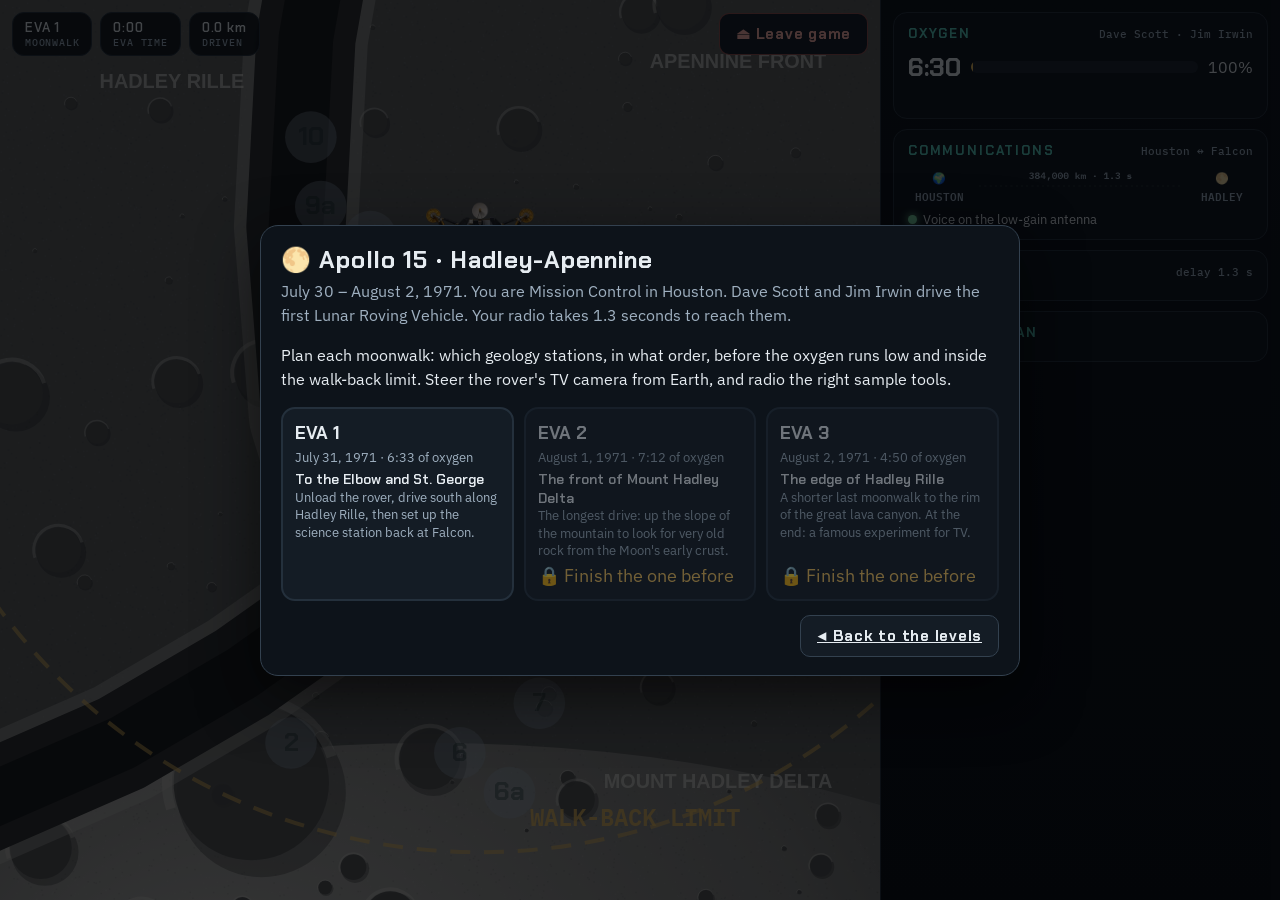
==== game/moon.html @ 621cbb9b "The Moon rebuilt as Apollo 15 Mission Control You are Houston; the astronauts drive the Lunar Roving" ====
<!doctype html>
<html lang="en">
<head>
<meta charset="utf-8">
<meta name="viewport" content="width=device-width, initial-scale=1, viewport-fit=cover">
<title>Apollo 15 Mission Control · Crater Crew</title>
<link rel="preconnect" href="https://fonts.googleapis.com">
<link rel="preconnect" href="https://fonts.gstatic.com" crossorigin>
<link rel="stylesheet" href="https://fonts.googleapis.com/css2?family=Chakra+Petch:wght@500;600;700&family=IBM+Plex+Mono:wght@400;500&family=IBM+Plex+Sans:wght@400;500;600&display=swap">
<!-- The Moon level: Apollo 15 at Hadley-Apennine (July 30 - August 2, 1971). The player is Mission Control in Houston:
     the astronauts drive the Lunar Roving Vehicle; Houston talks to them with a 1.3-second radio delay, plans which
     geology stations they visit before their oxygen runs low, steers the rover's TV camera from Earth, and helps pick
     the right sample tools. Code: js/moon/data.js (the real mission), js/moon/moon.js (the game). -->
<style>
:root{--fg:#e6ecf1;--muted:#9fb0c0;--gold:#f0bf5a;--teal:#58cfbe;--warn:#ff9a5a;--bad:#ff7b6c;--ok:#7fe0a8;--panel:#0d131a;--panel2:#141c25;--line:#24303c;
  --display:'Chakra Petch',sans-serif;--mono:'IBM Plex Mono',monospace}
*{box-sizing:border-box}
html,body{margin:0;height:100%;background:#05070a;color:var(--fg);font-family:'IBM Plex Sans',system-ui,sans-serif}
body{overflow:hidden}
button{font:inherit;color:inherit}
.btn{font:700 15px var(--display);letter-spacing:.05em;background:var(--panel2);color:var(--fg);border:1px solid #33414f;border-radius:10px;padding:10px 16px;cursor:pointer;transition:border-color .15s,transform .05s}
.btn:hover{border-color:var(--teal)}.btn:active{transform:translateY(1px)}
.btn.gold{background:var(--gold);color:#1d1300;border-color:var(--gold)}
.btn.teal{background:var(--teal);color:#05201b;border-color:var(--teal)}
.btn:disabled{opacity:.4;cursor:not-allowed}
.hidden{display:none!important}
/* layout: map on the left, Mission Control console on the right */
#app{display:grid;grid-template-columns:minmax(0,1fr) 400px;height:100vh;height:100dvh}
#mapWrap{position:relative;overflow:hidden;background:#0b0d10}
#map{position:absolute;inset:0;width:100%;height:100%;display:block}
#console{display:flex;flex-direction:column;gap:10px;padding:12px;background:linear-gradient(180deg,#0a0f15,#070a0e);border-left:1px solid var(--line);overflow:auto}
.card{background:var(--panel);border:1px solid var(--line);border-radius:14px;padding:12px 14px}
.card h3{margin:0 0 8px;font:700 13px var(--display);letter-spacing:.14em;color:var(--teal);text-transform:uppercase;display:flex;justify-content:space-between;align-items:center}
.card h3 small{font:500 11px var(--mono);letter-spacing:0;color:var(--muted);text-transform:none}
/* top bar over the map */
#top{position:absolute;left:12px;right:12px;top:12px;display:flex;gap:8px;align-items:center;pointer-events:none;z-index:2}
#top>*{pointer-events:auto}
.chip{background:rgba(8,12,17,.86);border:1px solid var(--line);border-radius:12px;padding:6px 12px;font:600 13px var(--display);letter-spacing:.06em;backdrop-filter:blur(4px)}
.chip small{display:block;font:500 10px var(--mono);color:var(--muted);letter-spacing:.08em}
#leave{margin-left:auto;border-color:rgba(255,123,108,.55);color:#ffb3a8}
/* oxygen */
.o2{display:grid;grid-template-columns:auto 1fr auto;gap:10px;align-items:center}
.o2 b{font:700 26px var(--display)}
.bar{height:12px;border-radius:6px;background:#1a232d;overflow:hidden;position:relative}
.bar i{position:absolute;left:0;top:0;bottom:0;background:linear-gradient(90deg,#3fae7a,#7fe0a8);border-radius:6px;transition:width .3s}
.bar.low i{background:linear-gradient(90deg,#c9573f,#ff9a5a)}
.bar u{position:absolute;top:-2px;bottom:-2px;width:2px;background:var(--gold)}
.o2note{font-size:12px;color:var(--muted);margin-top:6px;min-height:16px}
/* comms */
.comm{display:grid;grid-template-columns:62px 1fr 62px;align-items:center;gap:6px;font:600 11px var(--mono);color:var(--muted);text-align:center}
.comm .line{position:relative;height:30px}
.comm .line canvas{width:100%;height:30px;display:block}
.ant{margin-top:6px;font-size:12.5px;display:flex;gap:6px;align-items:center}
.ant i{width:9px;height:9px;border-radius:50%;background:var(--ok);box-shadow:0 0 8px var(--ok);flex:none}
.ant.tv i{background:var(--gold);box-shadow:0 0 8px var(--gold)}
#log{display:flex;flex-direction:column;gap:6px;max-height:210px;overflow:auto;font-size:13.5px;line-height:1.4;padding-right:4px}
#log p{margin:0;padding:6px 9px;border-radius:9px;background:var(--panel2)}
#log p b{font:700 11px var(--mono);letter-spacing:.06em;display:block;margin-bottom:1px}
#log p.h b{color:var(--teal)} #log p.c b{color:var(--gold)} #log p.s{background:transparent;color:var(--muted);font-size:12px;padding:2px 9px}
/* stations */
#stations{display:flex;flex-direction:column;gap:6px}
.st{display:grid;grid-template-columns:30px 1fr auto;gap:8px;align-items:center;text-align:left;padding:8px 10px;border-radius:11px;border:1px solid var(--line);background:var(--panel2);cursor:pointer}
.st:hover{border-color:var(--teal)}
.st .n{width:28px;height:28px;border-radius:50%;display:grid;place-items:center;font:700 12px var(--display);background:#26323e}
.st b{display:block;font:600 14px var(--display);letter-spacing:.03em}
.st small{color:var(--muted);font-size:12px}
.st .t{font:500 11px var(--mono);color:var(--muted);text-align:right}
.st.done{opacity:.55}.st.done .n{background:var(--ok);color:#05201b}
.st.here{border-color:var(--gold);box-shadow:0 0 0 2px rgba(240,191,90,.25)}
.st.next{animation:pulse 1.6s ease-in-out infinite}
@keyframes pulse{50%{box-shadow:0 0 0 4px rgba(88,207,190,.35)}}
.st.lm .n{background:var(--gold);color:#1d1300}
/* overlays */
.ov{position:fixed;inset:0;background:rgba(3,5,8,.72);display:grid;place-items:center;z-index:10;padding:16px}
.box{width:min(760px,100%);max-height:94vh;overflow:auto;background:var(--panel);border:1px solid #33414f;border-radius:18px;padding:18px 20px;box-shadow:0 20px 60px rgba(0,0,0,.6)}
.box h2{margin:0 0 4px;font:700 24px var(--display);letter-spacing:.03em}
.box .sub{color:var(--muted);margin:0 0 12px}
.box p{line-height:1.5}
.row{display:flex;gap:8px;flex-wrap:wrap;align-items:center}
.end{justify-content:flex-end;margin-top:14px}
/* EVA picker */
.evas{display:grid;grid-template-columns:repeat(3,1fr);gap:10px;margin:12px 0}
.eva{text-align:left;padding:12px;border-radius:14px;border:2px solid var(--line);background:var(--panel2);cursor:pointer;display:flex;flex-direction:column;gap:4px;min-height:150px}
.eva:hover:not(:disabled){border-color:var(--teal)}
.eva b{font:700 18px var(--display)}.eva small{color:var(--muted);font-size:12.5px;line-height:1.4}
.eva .stars{color:var(--gold);font-size:18px;margin-top:auto}
.eva:disabled{opacity:.45;cursor:not-allowed}
.eva.sel{border-color:var(--gold);background:rgba(240,191,90,.08)}
/* TV */
#tv{width:100%;aspect-ratio:16/9;border-radius:12px;background:#000;display:block;border:3px solid #1d2630}
.tvbar{display:grid;grid-template-columns:auto 1fr auto;gap:12px;align-items:center;margin-top:10px}
.pad{display:grid;grid-template-columns:repeat(3,48px);grid-template-rows:repeat(2,44px);gap:6px}
.pad button{border-radius:10px;border:1px solid #4b5866;background:linear-gradient(180deg,#3c4652,#252c34);font-size:20px;cursor:pointer;touch-action:none}
.pad button:active{background:linear-gradient(180deg,#4f8aa3,#2c5568)}
.pad .u{grid-column:2}.pad .l{grid-column:1;grid-row:2}.pad .d{grid-column:2;grid-row:2}.pad .r{grid-column:3;grid-row:2}
.lag{font:500 12px var(--mono);color:var(--muted);line-height:1.5}
.lag b{color:var(--gold)}
.meter{height:14px;border-radius:7px;background:#1a232d;overflow:hidden}.meter i{display:block;height:100%;background:linear-gradient(90deg,#f0bf5a,#ffe08a);width:0;transition:width .2s}
/* tools */
.tools{display:grid;grid-template-columns:repeat(auto-fill,minmax(130px,1fr));gap:10px;margin:12px 0}
.tool{display:flex;flex-direction:column;align-items:center;gap:6px;padding:12px 8px;border-radius:14px;border:2px solid var(--line);background:var(--panel2);cursor:pointer}
.tool svg{width:64px;height:64px}
.tool b{font:600 14px var(--display)}.tool small{color:var(--muted);font-size:11.5px;text-align:center}
.tool:hover{border-color:var(--teal)}
.tool.wrong{border-color:var(--bad);animation:shake .35s}.tool.right{border-color:var(--ok);background:rgba(127,224,168,.12)}
@keyframes shake{25%{transform:translateX(-5px)}75%{transform:translateX(5px)}}
.sample{display:grid;grid-template-columns:96px 1fr;gap:14px;align-items:center;background:var(--panel2);border-radius:14px;padding:12px;margin-top:10px}
.rock{width:96px;height:96px;border-radius:50%;display:grid;place-items:center;font-size:44px;background:radial-gradient(circle at 35% 30%,#3a4552,#11161c)}
.sample b{font:700 17px var(--display)}.sample p{margin:4px 0 0;font-size:14px}
.res{display:flex;flex-direction:column;gap:6px;margin:10px 0}
.res div{display:flex;justify-content:space-between;padding:8px 10px;background:var(--panel2);border-radius:10px}
.big{font:700 40px var(--display);color:var(--gold);letter-spacing:.1em}
/* phone */
@media (max-width:860px){
  body{overflow:auto}
  #app{grid-template-columns:1fr;grid-template-rows:56vh auto;height:auto}
  #mapWrap{height:56vh}
  #console{border-left:0;border-top:1px solid var(--line)}
  .evas{grid-template-columns:1fr}
  .eva{min-height:0}
  #top .chip small{display:none}
}
</style>
</head>
<body>
<div id="app">
  <div id="mapWrap">
    <canvas id="map" aria-label="Map of the Apollo 15 landing site at Hadley-Apennine"></canvas>
    <div id="top">
      <div class="chip" id="cEva">EVA 1<small>MOONWALK</small></div>
      <div class="chip" id="cClock">0:00<small>EVA TIME</small></div>
      <div class="chip" id="cDist">0.0 km<small>DRIVEN</small></div>
      <button class="btn" id="leave" title="Back to the level list">⏏ Leave game</button>
    </div>
  </div>
  <div id="console">
    <div class="card">
      <h3>Oxygen <small id="o2who">Dave Scott · Jim Irwin</small></h3>
      <div class="o2"><b id="o2t">6:30</b><div class="bar" id="o2bar"><i id="o2i"></i><u id="o2u"></u></div><span id="o2pct">100%</span></div>
      <div class="o2note" id="o2note"></div>
    </div>
    <div class="card">
      <h3>Communications <small>Houston ↔ Falcon</small></h3>
      <div class="comm"><span>🌍 HOUSTON</span><div class="line"><canvas id="sig" width="400" height="60"></canvas></div><span>🌕 HADLEY</span></div>
      <div class="ant" id="ant"><i></i><span>Voice on the low-gain antenna</span></div>
    </div>
    <div class="card">
      <h3>Capcom loop <small id="lagNote">delay 1.3 s</small></h3>
      <div id="log" aria-live="polite"></div>
    </div>
    <div class="card">
      <h3>Traverse plan <small id="planNote"></small></h3>
      <div id="stations"></div>
    </div>
  </div>
</div>
<div class="ov hidden" id="ov"><div class="box" id="box"></div></div>
<script src="js/edition.js?v=3"></script>
<script src="js/moon/data.js?v=3"></script>
<script src="js/music.js?v=3"></script>
<script src="js/moon/moon.js?v=3"></script>
</body>
</html>
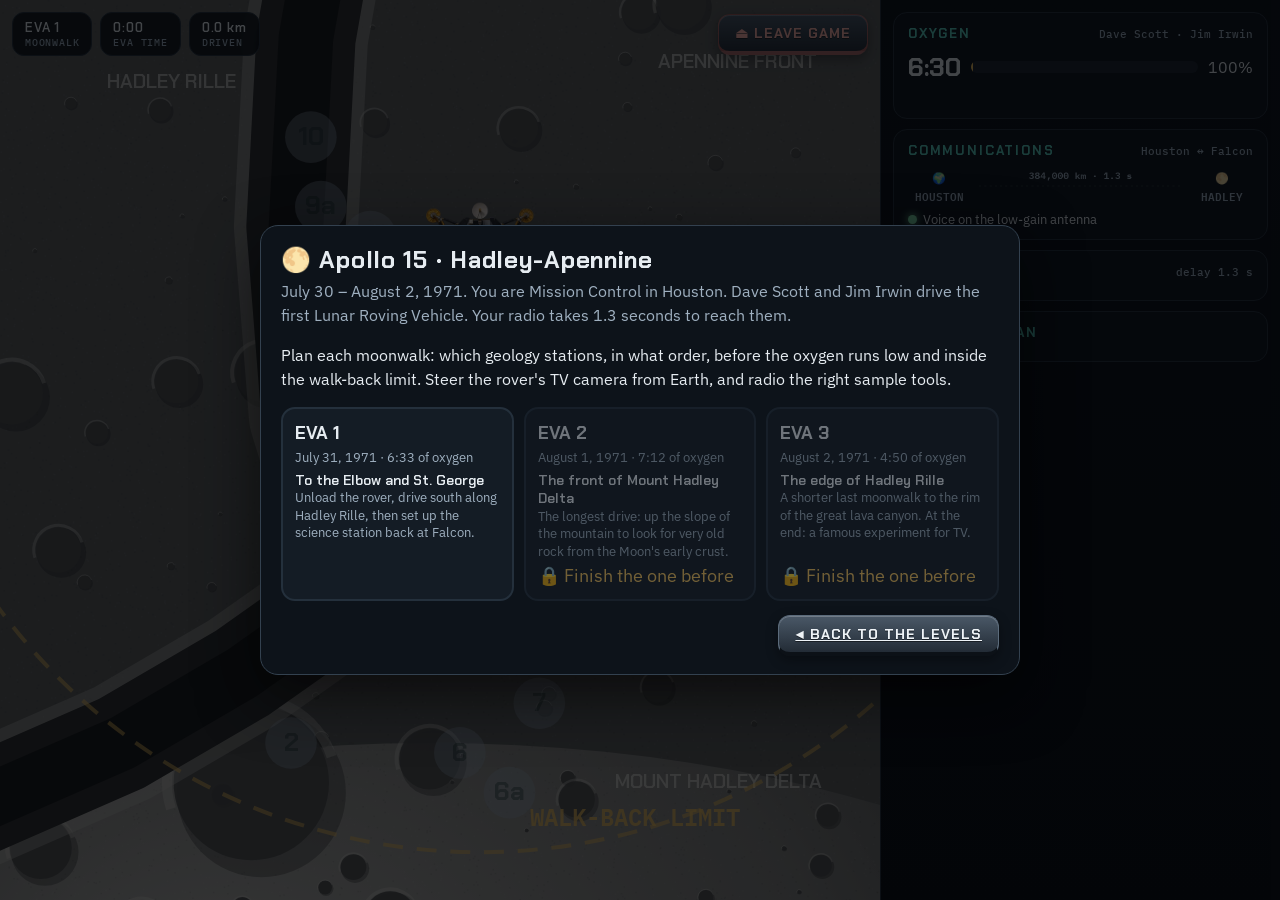
==== commit f78cb9b0: "Game-style buttons everywhere, and one clear menu flow - ui3.css: chunky buttons with a lit top edge" ====
--- a/game/moon.html
+++ b/game/moon.html
@@ -121,6 +121,7 @@
   #top .chip small{display:none}
 }
 </style>
+<link rel="stylesheet" href="ui3.css?v=1">
 </head>
 <body>
 <div id="app">
--- a/game/ui3.css
+++ b/game/ui3.css
@@ -0,0 +1,68 @@
+/* Game-style controls (loaded last): chunky buttons with a lit top edge, a thick base that presses down,
+   a glow on hover, the display font in capitals. Cards in a row are always the same height. */
+:root{--gb-top:#4a5867;--gb-bot:#232c36;--gb-edge:#0c1117;--gb-line:#5b6b7b}
+html body .btn{font-family:var(--display);font-weight:700;font-size:14px;letter-spacing:.07em;text-transform:uppercase;color:#eef3f7;
+  background:linear-gradient(180deg,var(--gb-top),var(--gb-bot));border:1px solid var(--gb-line);border-bottom:4px solid var(--gb-edge);border-radius:12px;
+  padding:9px 16px;box-shadow:inset 0 1px 0 rgba(255,255,255,.22),0 4px 12px rgba(0,0,0,.35);text-shadow:0 1px 0 rgba(0,0,0,.45);
+  transition:transform .06s,filter .15s,box-shadow .15s,border-bottom-width .06s;cursor:pointer;margin-bottom:0}
+html body .btn:hover:not(:disabled){filter:brightness(1.12);box-shadow:inset 0 1px 0 rgba(255,255,255,.25),0 0 0 2px rgba(88,207,190,.35),0 6px 16px rgba(0,0,0,.4)}
+html body .btn:active:not(:disabled){transform:translateY(3px);border-bottom-width:1px;margin-bottom:3px}
+html body .btn:disabled{filter:grayscale(.7) brightness(.7);opacity:.6}
+html body .btn.primary{color:#04221d;text-shadow:0 1px 0 rgba(255,255,255,.35);background:linear-gradient(180deg,#9af3e5,#4cc4b2 55%,#33a493);
+  border-color:#7fe3d4;border-bottom-color:#17594f;box-shadow:inset 0 1px 0 rgba(255,255,255,.55),0 0 22px rgba(88,207,190,.35),0 4px 12px rgba(0,0,0,.35)}
+html body .btn.gold{color:#2a1700;background:linear-gradient(180deg,#ffe29a,#f0bf5a 55%,#d39a2c);border-color:#ffe6a6;border-bottom-color:#7a5212}
+html body .btn.danger{color:#fff;background:linear-gradient(180deg,#ff8f80,#d9503f);border-color:#ffa99d;border-bottom-color:#6e1f16}
+html body .btn.big{font-size:18px;padding:15px 26px;border-radius:14px;border-bottom-width:5px}
+html body .btn.big:active:not(:disabled){border-bottom-width:1px;margin-bottom:4px;transform:translateY(4px)}
+html body .btn.small{font-size:12px;padding:6px 11px;border-radius:10px;border-bottom-width:3px}
+#hudLeave{color:#fff!important;background:linear-gradient(180deg,#c9574a,#8e2f25)!important;border-color:#e88a7e!important;border-bottom-color:#4a120c!important}
+
+/* The Play screen: a Campaign / Free play switch, then three equal cards (Solo, Host, Join). */
+.mswitch{display:grid;grid-template-columns:1fr 1fr;gap:0;width:min(560px,100%);margin:0 auto 14px;padding:5px;border-radius:16px;
+  background:rgba(8,12,17,.85);border:1px solid rgba(255,255,255,.14);box-shadow:inset 0 2px 8px rgba(0,0,0,.6)}
+.mswitch button{border:0;border-radius:12px;padding:12px 10px;background:transparent;color:#aebccb;cursor:pointer;display:flex;flex-direction:column;align-items:center;gap:2px}
+.mswitch button b{font:700 18px var(--display);letter-spacing:.06em;text-transform:uppercase}
+.mswitch button small{font-size:12px;opacity:.85}
+.mswitch button[aria-pressed="true"]{color:#04221d;background:linear-gradient(180deg,#9af3e5,#45bba9);box-shadow:inset 0 1px 0 rgba(255,255,255,.5),0 3px 0 #17594f}
+.mswitch button.free[aria-pressed="true"]{color:#2a1700;background:linear-gradient(180deg,#ffe29a,#e8ae3f);box-shadow:inset 0 1px 0 rgba(255,255,255,.5),0 3px 0 #7a5212}
+html body .modes{display:grid;grid-template-columns:repeat(3,minmax(0,1fr));gap:14px;align-items:stretch}
+html body .modes .panel.mode{display:flex;flex-direction:column;align-items:center;text-align:center;gap:8px;height:100%;margin:0;padding:20px 18px 18px}
+html body .modes .panel.mode p{margin:0;flex:1;display:flex;align-items:flex-start;justify-content:center;min-height:42px}
+html body .modes .panel.mode .btn.big,html body .modes .panel.mode .row{width:100%;margin-top:auto}
+html body .modes .panel.mode .row{display:flex;gap:8px}
+html body .modes .panel.mode .row .btn{flex:none}
+#freeMode{display:none!important}
+.modebadge{display:flex;align-items:center;gap:10px;margin:0 0 10px;padding:9px 12px;border-radius:12px;font-size:13.5px;background:rgba(88,207,190,.1);border:1px solid rgba(88,207,190,.4)}
+.modebadge b{font:700 14px var(--display);letter-spacing:.06em;text-transform:uppercase}
+.modebadge.free{background:rgba(240,191,90,.1);border-color:rgba(240,191,90,.5)}
+/* The small menu buttons: equal game tiles in one row */
+html body .msmall{display:grid;grid-template-columns:repeat(5,minmax(0,1fr));gap:8px;width:min(560px,100%);margin:6px auto 0}
+html body .msmall button{flex-direction:column;justify-content:center;gap:3px;height:62px;padding:6px;border-radius:12px;font:700 12px var(--display);letter-spacing:.04em;text-transform:uppercase;color:#dfe8ef;
+  background:linear-gradient(180deg,rgba(58,70,84,.92),rgba(30,38,47,.92));border:1px solid rgba(120,140,160,.45);border-bottom:3px solid rgba(8,12,17,.95);box-shadow:inset 0 1px 0 rgba(255,255,255,.15)}
+html body .msmall button:hover{filter:brightness(1.15)}
+html body .msmall button:active{transform:translateY(2px);border-bottom-width:1px}
+html body .msmall button span{white-space:nowrap;overflow:hidden;text-overflow:ellipsis;max-width:100%}
+@media (max-width:760px){
+  html body .modes{grid-template-columns:1fr}
+  html body .msmall{grid-template-columns:repeat(5,minmax(0,1fr));gap:5px}
+  html body .msmall button{height:56px;font-size:10px}
+  .mswitch button b{font-size:15px}
+}
+html body .btn.teal{color:#04221d;text-shadow:none;background:linear-gradient(180deg,#9af3e5,#4cc4b2 55%,#33a493);border-color:#7fe3d4;border-bottom-color:#17594f}
+/* long answer and step buttons (Webb processing) stay in normal case so they're easy to read */
+html body .psteps .btn{text-transform:none;letter-spacing:0;font-family:'IBM Plex Sans',system-ui,sans-serif;font-weight:600;font-size:14px;text-align:left}
+html body .btn.wrong{filter:none;background:linear-gradient(180deg,#5a2a27,#3a1b19)!important}
+html body .btn.right{background:linear-gradient(180deg,#2f6e52,#1d4735)!important}
+html body .msmall button i{font-style:normal;font-size:22px;line-height:1}
+html body .msmall button .av{width:26px;height:26px}
+html body .mback,html body .mhead .mback{font:700 13px var(--display);letter-spacing:.06em;text-transform:uppercase;color:#eef3f7;padding:8px 14px;border-radius:11px;cursor:pointer;
+  background:linear-gradient(180deg,#4a5867,#232c36);border:1px solid #5b6b7b;border-bottom:3px solid #0c1117;box-shadow:inset 0 1px 0 rgba(255,255,255,.2)}
+html body .mback:active{transform:translateY(2px);border-bottom-width:1px}
+/* Phones: inside Play or Crew, the big logo steps aside so the choices are on screen */
+@media (max-width:760px){ body[data-mview="play"] .hero, body[data-mview="crew"] .hero{display:none} body[data-mview="play"] .mmenu, body[data-mview="crew"] .mmenu{padding-top:8px} }
+@media (max-width:760px){
+  body[data-mview="play"]::after, body[data-mview="crew"]::after{content:"";position:fixed;inset:0;background:rgba(5,8,12,.86);z-index:0;pointer-events:none}
+  body[data-mview="play"] .app, body[data-mview="crew"] .app{position:relative;z-index:1}
+}
+html body .mbtn-big:not(.primary){background:linear-gradient(180deg,#3f4c5a,#1f2731);border:1px solid #5b6b7b;border-bottom:5px solid #0c1117;box-shadow:inset 0 1px 0 rgba(255,255,255,.18),0 6px 16px rgba(0,0,0,.4)}
+html body .mbtn-big:not(.primary):hover{filter:brightness(1.12)}
